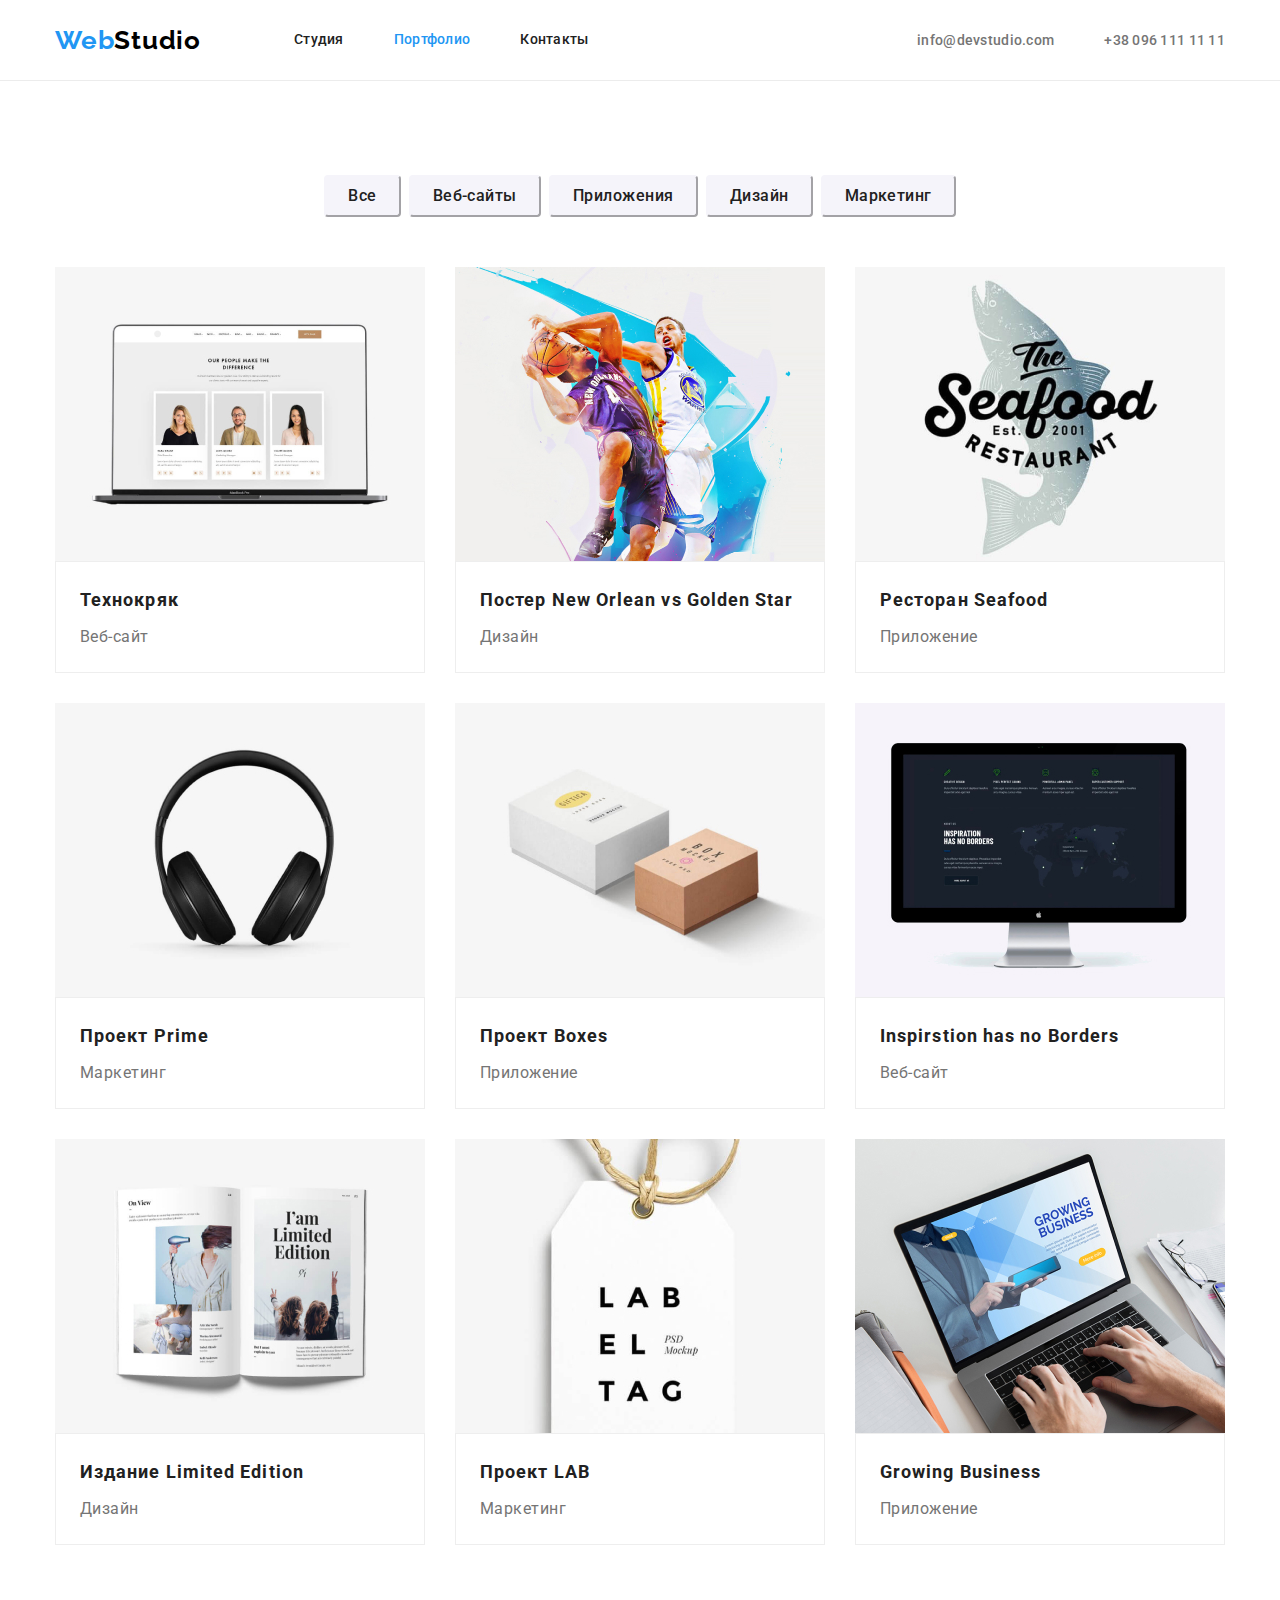
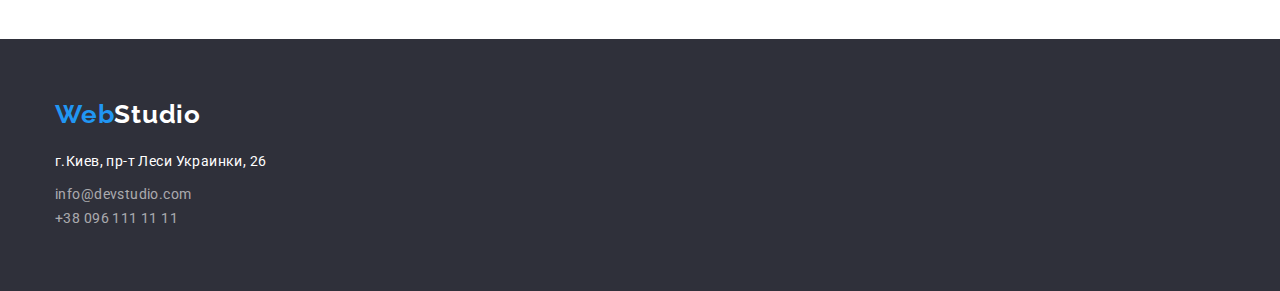
==== portfolio.html @ 693d11c1 "Initial commit" ====
<!DOCTYPE html>
<html lang="en">
  <head>
    <meta charset="UTF-8" />
    <meta http-equiv="X-UA-Compatible" content="IE=edge" />
    <meta name="viewport" content="width=device-width, initial-scale=1.0" />
    <title>Портфолио</title>
    <!-- Шрифти -->
    <link rel="preconnect" href="https://fonts.googleapis.com" />
    <link rel="preconnect" href="https://fonts.gstatic.com" crossorigin />
    <link
      href="https://fonts.googleapis.com/css2?family=Raleway:wght@700&family=Roboto:wght@400;500;700;900&display=swap"
      rel="stylesheet"
    />
    <link
      rel="stylesheet"
      href="https://cdnjs.cloudflare.com/ajax/libs/modern-normalize/1.1.0/modern-normalize.min.css"
    />
    <link rel="stylesheet" href="./css/styles.css" />
  </head>

  <body>
    <!-- HEADER -->

    <header class="page-header">
      <nav class="container main-nav">
        <a href="./index.html" class="link-logo" aria-label="Логотип сайта Web Studio">
          <p class="logo">Web<span class="header-logo">Studio</span></p>
        </a>
        <ul class="site-nav list">
          <li class="item">
            <a href="./index.html" class="link">Студия</a>
          </li>
          <li class="item">
            <a href="./portfolio.html" class="link current">Портфолио</a>
          </li>
          <li class="item">
            <a href="" class="link">Контакты</a>
          </li>
        </ul>
        <ul class="header-group list">
          <li class="item">
            <a href="mailto:info@devstudio.com" class="contact-link">info@devstudio.com</a>
          </li>
          <li class="item">
            <a href="tel+380961111111" class="contact-link">+38 096 111 11 11</a>
          </li>
        </ul>
      </nav>
    </header>

    <!-- PROJECTS -->

    <main>
      <section class="filter">
        <div class="container filter-list">
          <h1 class="section-title" hidden>Портфолио</h1>
          <ul class="list-btn">
            <li class="item">
              <button type="button">Все</button>
            </li>
            <li class="item">
              <button type="button">Веб-сайты</button>
            </li>
            <li class="item">
              <button type="button">Приложения</button>
            </li>
            <li class="item">
              <button type="button">Дизайн</button>
            </li>
            <li class="item">
              <button type="button">Маркетинг</button>
            </li>
          </ul>
          <ul class="proj-list">
            <li class="item">
              <a href="proj-link">
                <img
                  class="card-image"
                  src="./images/all/web-site/techno.jpg"
                  alt="Технокряк"
                  width="370"
                  height="294"
                />
                <div class="border-card">
                  <h2 class="proj-name">Технокряк</h2>
                  <p class="proj-type">Веб-сайт</p>
                </div>
              </a>
            </li>
            <li class="item">
              <a href="proj-link">
                <img
                  class="card-image"
                  src="./images/all/design/poster.jpg"
                  alt="Постер New Orlean vs Golden Star"
                  width="370"
                  height="294"
                />
                <div class="border-card">
                  <h2 class="proj-name">Постер New Orlean vs Golden Star</h2>
                  <p class="proj-type">Дизайн</p>
                </div>
              </a>
            </li>
            <li class="item card">
              <a href="proj-link">
                <img
                  class="card-image"
                  src="./images/all/apps/restor.jpg"
                  alt="Ресторан Seafood"
                  width="370"
                  height="294"
                />
                <div class="border-card">
                  <h2 class="proj-name">Ресторан Seafood</h2>
                  <p class="proj-type">Приложение</p>
                </div>
              </a>
            </li>
            <li class="item card">
              <a href="proj-link">
                <img
                  class="card-image"
                  src="./images/all/marketing/prime.jpg"
                  alt="Проект Prime"
                  width="370"
                  height="294"
                />
                <div class="border-card">
                  <h2 class="proj-name">Проект Prime</h2>
                  <p class="proj-type">Маркетинг</p>
                </div>
              </a>
            </li>
            <li class="item">
              <a href="proj-link">
                <img
                  class="card-image"
                  src="./images/all/apps/boxes.jpg"
                  alt="Проект Boxes"
                  width="370"
                  height="294"
                />
                <div class="border-card">
                  <h2 class="proj-name">Проект Boxes</h2>
                  <p class="proj-type">Приложение</p>
                </div>
              </a>
            </li>
            <li class="item">
              <a href="proj-link">
                <img
                  class="card-image"
                  src="./images/all/web-site/inspir.jpg"
                  alt="Inspirstion has no Borders"
                  width="370"
                  height="294"
                />
                <div class="border-card">
                  <h2 class="proj-name">Inspirstion has no Borders</h2>
                  <p class="proj-type">Веб-сайт</p>
                </div>
              </a>
            </li>
            <li class="item">
              <a href="proj-link">
                <img
                  class="card-image"
                  src="./images/all/design/ltd.jpg"
                  alt="Издание Limited Edition"
                  width="370"
                  height="294"
                />
                <div class="border-card">
                  <h2 class="proj-name">Издание Limited Edition</h2>
                  <p class="proj-type">Дизайн</p>
                </div>
              </a>
            </li>
            <li class="item">
              <a href="proj-link">
                <img
                  class="card-image"
                  src="./images/all/marketing/lab.jpg"
                  alt="Проект LAB"
                  width="370"
                  height="294"
                />
                <div class="border-card">
                  <h2 class="proj-name">Проект LAB</h2>
                  <p class="proj-type">Маркетинг</p>
                </div>
              </a>
            </li>
            <li class="item">
              <a href="proj-link">
                <img
                  class="card-image"
                  src="./images/all/apps/growing.jpg"
                  alt="Growing Business"
                  width="370"
                  height="294"
                />
                <div class="border-card">
                  <h2 class="proj-name">Growing Business</h2>
                  <p class="proj-type">Приложение</p>
                </div>
              </a>
            </li>
          </ul>
        </div>
      </section>
    </main>

    <!-- FOOTER -->

    <footer class="footer no-padding">
      <div class="container footer-main">
        <a href="./index.html" class="link-logo" aria-label="Логотип сайта Web Studio">
          <p class="logo">Web<span class="footer-logo">Studio</span></p>
        </a>
        <address class="footer-group">
          <p class="contact">г.Киев, пр-т Леси Украинки, 26</p>
          <ul class="cont-list list">
            <li class="item">
              <a href="mailto:info@devstudio.com" class="contact-link">info@devstudio.com</a>
            </li>
            <li class="item">
              <a href="tel+380961111111" class="contact-link">+38 096 111 11 11</a>
            </li>
          </ul>
        </address>
      </div>
    </footer>
  </body>
</html>
---- css/styles.css ----
:root {
    --maim-font: 'Roboto', sans-serif;
    --secondary-font: 'Raleway', sans-serif;

    /*text color*/
    --main-txt-cl: #000000;
    --secondary-txt-cl: #757575;
    --accent-cl: #2196F3;
    --accent-btn-cl: #188CE8;
    --nav-cl: #212121;
    --hero-txt-cl: #ffffff;

    /* letter spacing */
    --ls-primary: 0.03em;
    --ls-second: 0.02em;
    --ls-thirt: 0.06em;

    /* background color */
    --main-bg-cl: #E5E5E5;
    --secondary-bg-cl: #F5F4FA;
    --dark-bg-cl: #2F303A;

}

/* Body */

html {
    box-sizing: border-box;
}

*,
*::before,
*::after {
    box-sizing: inherit;
}

body {
    margin: 0;
    font-family: var(--maim-font);
    background-color: var(--hero-txt-cl);
    color: var(--main-txt-cl);    
}

h1,
h2,
h3,
p {
    margin-top: 0;
    margin-bottom: 0;
}

.container {
    
    width: 1200px;
    padding: 0 15px;
    margin: 0 auto;
    /* outline: 2px solid turquoise; */
}

.list, .proj-list {
    padding: 0;
    margin: 0;
    list-style: none;
}

/* Header */

.page-header {
    border-bottom: 1px solid #ECECEC
}

.header-group,
.site-nav {
    display: flex;
}

.header-group {
    padding: 0;
    margin-left: auto;
}

.main-nav {
    display: flex;
    align-items: center; 
}

.site-nav {
    margin-left: 93px;
}


.site-nav .item + .item {
    margin-left: 50px;
}

.logo {
    margin: 0;
    padding: 0;
    /* outline: 2px solid tomato; */
}

.link-logo {
    text-decoration: none;
    font-family: var(--secondary-font);
    font-weight: 700;
    font-size: 26px;
    line-height: 1.19;
    letter-spacing: var(--ls-primary);
    color: var(--accent-cl);
}

.header-logo {
    color: var(--main-txt-cl); 
}

.site-nav .link {
    display: block;
    padding-top: 32px;
    padding-bottom: 32px;

    font-weight: 500;
    font-size: 14px;
    line-height: 1.14;
    letter-spacing: var(--ls-second);
    text-decoration: none;
    
    color: var(--nav-cl);
}

.site-nav .link:hover,
.site-nav .link:focus {
    color: var(--accent-cl);
}

.site-nav .link:active {
    color: var(--accent-cl);
    filter: drop-shadow(0px 4px 4px rgba(0, 0, 0, 0.25));
}

.link.current {
    font-weight: 500;
    font-size: 14px;
    line-height: 1.14;
    letter-spacing: var(--ls-second);

    color: var(--accent-cl);
}

/* Header Group */
.header-group .item + .item {
    margin-left: 50px;
}

.header-group .contact-link {
    font-weight: 500;
    font-size: 14px;
    line-height: 1.14;
    letter-spacing: var(--ls-second);

    color: var(--secondary-txt-cl);
    text-decoration: none;
}

.header-group .contact-link:hover,
.header-group .contact-link:focus {
    color: var(--accent-cl);
}

/* Hero */

.hero {
    padding-top: 200px;
    padding-bottom: 200px;
         
    text-align: center;
    background-color: var(--dark-bg-cl);
}

/* .container.main-hero {
    padding-top: 200px;
} */

.hero-title {
    margin-top: 0px;
    margin-bottom: 30px;

    font-weight: 900;
    font-size: 44px;
    line-height: 1.36;
    letter-spacing: var(--ls-thirt);
    text-transform: uppercase;
    
    color: var(--hero-txt-cl);
    background-color: var(--dark-bg-cl);
}

.btn {
    padding: 10px 32px;
    /* margin-bottom: 200px; */

    display: inline-block;
    font-family: inherit;
    font-weight: 700;
    font-size: 16px;
    line-height: 1.88;
    text-align: center;
    text-decoration: none;
    letter-spacing: var(--ls-thirt);

    background-color: var(--accent-cl);
    color: var(--hero-txt-cl);
    box-shadow: 0px 4px 4px rgba(0, 0, 0, 0.15);
    border-radius: 4px;
    cursor: pointer;
}

.btn:hover,
.btn:focus {
    background: var(--accent-btn-cl);
}

/* Особенности About */

.section.no-padding {
    padding-top: 0;
    padding-bottom: 0;
}

.about .list {
    display: flex;
}

.about {
    padding-top: 94px;
    padding-bottom: 94px;
}

.section-title {
    margin-top: 0;

    font-weight: 700;
    font-size: 36px;
    line-height: 1.17;
    text-align: center;
    letter-spacing: var(--ls-primary);

    color: var(--nav-cl);
}



/* .about-list {
    padding-top: 94px;
    padding-bottom: 94px;
} */

.about-list .item {
    width: 270px;
}

.about-list .item + .item {
    margin-left: 30px;
}

.about-txt {
    margin-top: 0;
    margin-bottom: 10px;
}


.list .about-txt {
    font-weight: 700;
    font-size: 14px;
    line-height: 1.14;
    letter-spacing: var(--ls-primary);
    text-transform: uppercase;
    
    color: var(--nav-cl);
}

.list .section-txt {
    margin-top: 0;
    margin-bottom: 0;

    font-size: 14px;
    line-height: 1.71;
    letter-spacing: var(--ls-primary);

    color: var(--secondary-txt-cl);
}

/* Work */

.work {
    padding-bottom: 94px;
}

.work .list {
    display: flex;
}

/* .work-list .item {
    padding-bottom: 94px;
} */

.work-list .item + .item {
    margin-left: 30px;
}

.work .section-title {
    padding-top: 0;
    padding-bottom: 0;
    margin-top: 0;
    margin-bottom: 50px;
}

/* TEAM */

.team {
    padding-top: 94px;
    padding-bottom: 94px;

}

.card-set {
    display: flex;
    margin-left: 0px;
    margin-top: 0;
    margin-bottom: 0;
    padding: 0;
}

.team-card {
    margin-left: 0;
    margin-right: 30px;

    border-radius: 0px 0px 4px 4px;
}

.team-card:last-child {
    margin-right: 0;
}

.team .section-title {
    padding-bottom: 0;
    margin-top: 0;
    margin-bottom: 50px;
}

.team {
    justify-content: center;

    background-color: var(--secondary-bg-cl);
}

.team-card {
    width: 270px;
    height: 368px;

    background-color: var(--hero-txt-cl);
}

.member-title {
    margin-top: 30px;

    font-weight: 500;
    font-size: 16px;
    line-height: 1.19;
    text-align: center;
    letter-spacing: var(--ls-primary);
    
    color: var(--nav-cl);
}

.member-position {
    margin-top: 10px;
    
    font-size: 16px;
    line-height: 1.19;
    text-align: center;
    letter-spacing: var(--ls-primary);
    
    color: var(--secondary-txt-cl);
}

/* ПОРТФОЛИО */

.filter {
    padding-top: 94px;
    padding-bottom: 94px;
}

.list-btn {
    display: flex;
    justify-content: center;
    margin-top: 0;
    margin-bottom: 50px;
    padding-left: 0;
}

.list-btn .item + .item {
    margin-left: 8px;
}

.list-btn, .proj-list a {
    list-style: none;
    text-decoration: none;
}

.list-btn button {
    padding: 6px 22px;
    

    font-family: inherit;
    font-weight: 500;
    font-size: 16px;
    line-height: 1.62;
    text-align: center;
    letter-spacing: var(--ls-primary);

    color: var(--nav-cl);
    background-color: var(--secondary-bg-cl);
    border-radius: 4px;
    border-color: var(--secondary-bg-cl);
    cursor: pointer;
}

.list-btn button:hover,
.list-btn button:focus {
    color: var(--hero-txt-cl);
    background-color: var(--accent-cl);
}

.proj-list {
    display: flex;
    flex-wrap: wrap;
}

.proj-list .item {
    width: 370px;
    margin-right: 30px;
    margin-bottom: 30px;
}

.proj-list .item:nth-child(3n) {
    margin-right: 0;
}

.proj-list .item:nth-last-child(-n+3) {
    margin-bottom: 0px;
}

.proj-name {
    font-weight: 700;
    font-size: 18px;
    line-height: 2;
    letter-spacing: var(--ls-thirt);
    margin-bottom: 4px;

    color: var(--nav-cl);
}

.proj-type {
    font-weight: 400;
    font-size: 16px;
    line-height: 1.88;
    letter-spacing: var(--ls-primary);

    color: var(--secondary-txt-cl);
}

.card-image {
    display: block;
}

.border-card {
    border: 1px solid #EEEEEE;
    padding: 20px 24px;
}

/* Footer */

.footer {
    padding-top: 60px;
    padding-bottom: 60px;
    background-color: var(--dark-bg-cl);
}

.cont-list .item {
    padding-top: 0;
    padding-bottom: 0;
}

.contact {
    margin-bottom: 9px;
}

.footer-main {
    display: block;
}

.footer-main .logo {
    margin-bottom: 20px;
}
.footer-logo {
    color: var(--hero-txt-cl);
}

.footer-group {
    display: block;
    /* padding-bottom: 60px; */
    width: 231px;
}

.cont-list {
    display: block;
}

/* .cont-list .contact-link {
    margin-bottom: 9px;
} */

.footer-group .contact-link {
    margin-bottom: 9px;
    font-style: normal;
    font-size: 14px;
    line-height: 1.71;
    letter-spacing: var(--ls-primary);

    color: rgba(255, 255, 255, 0.6);
    text-decoration: none;
}

.footer-group .contact-link:hover,
.footer-group .contact-link:focus {
    color: var(--accent-cl);
}

.contact {
    font-family: inherit;
    font-style: normal;
    font-size: 14px;
    line-height: 1.71;
    letter-spacing: var(--ls-primary);
    color: var(--hero-txt-cl);
}
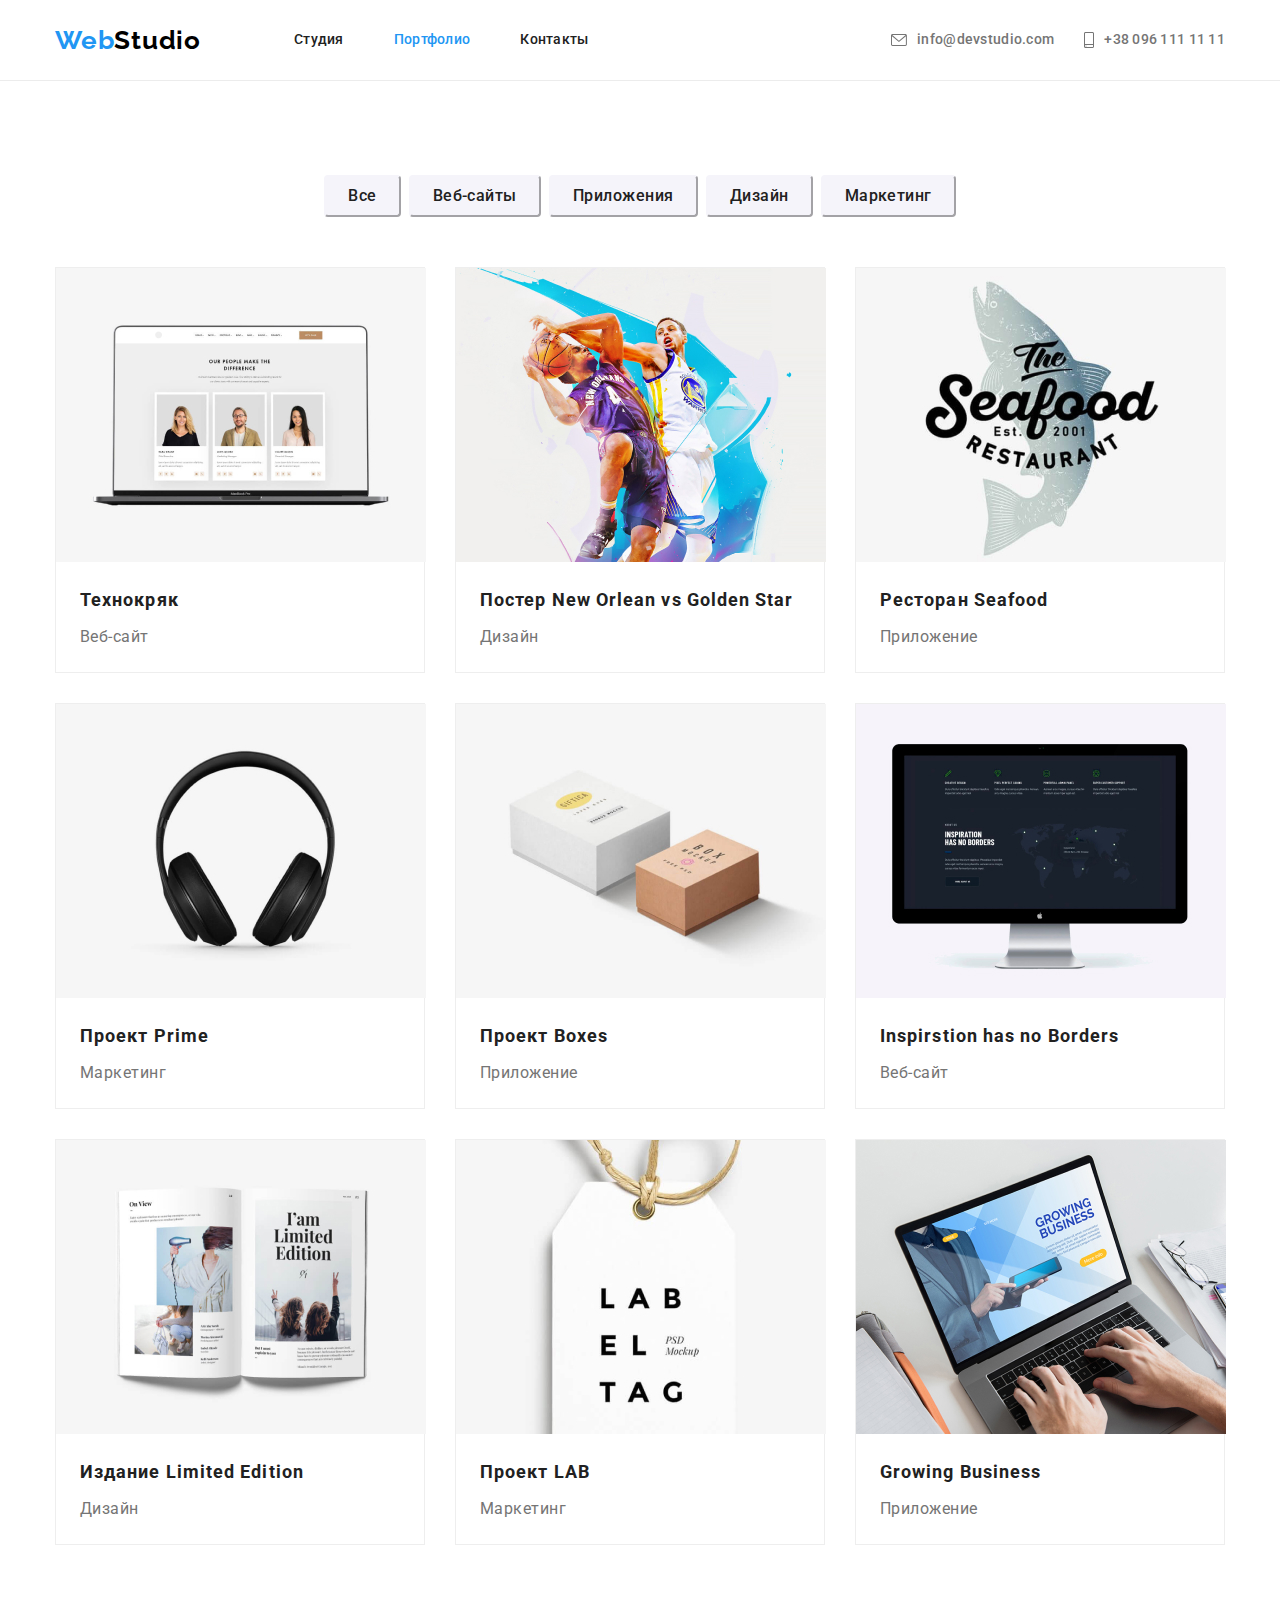
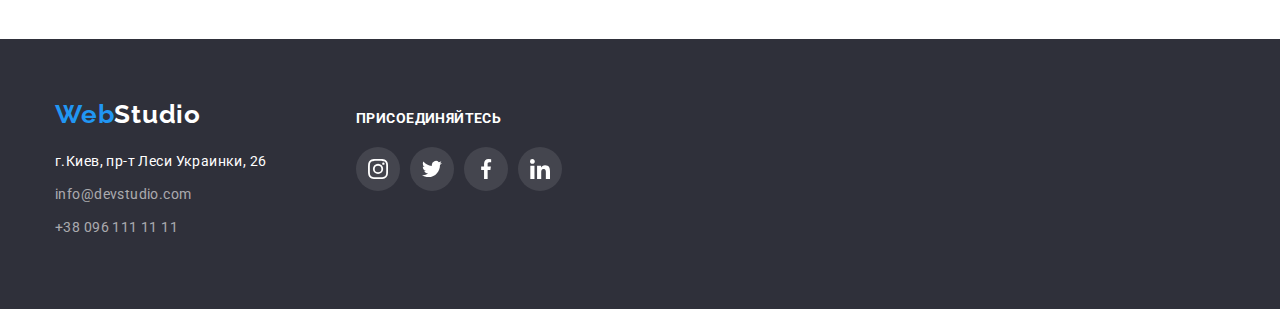
==== commit 7b70ca51: "HW4" ====
--- a/portfolio.html
+++ b/portfolio.html
@@ -39,11 +39,21 @@
           </li>
         </ul>
         <ul class="header-group list">
-          <li class="item">
-            <a href="mailto:info@devstudio.com" class="contact-link">info@devstudio.com</a>
-          </li>
-          <li class="item">
-            <a href="tel+380961111111" class="contact-link">+38 096 111 11 11</a>
+          <li class="header-item item">
+            <a href="mailto:info@devstudio.com" class="contact-link">
+              <svg class="icon-header" width="16" height="12">
+                <use href="./images/icons.svg#envelope"></use>
+              </svg>
+              info@devstudio.com</a
+            >
+          </li>
+          <li class="header-item item">
+            <a href="tel+380961111111" class="contact-link">
+              <svg class="icon-header" width="10" height="16">
+                <use href="./images/icons.svg#smartphone"></use>
+              </svg>
+              +38 096 111 11 11</a
+            >
           </li>
         </ul>
       </nav>
@@ -73,7 +83,7 @@
             </li>
           </ul>
           <ul class="proj-list">
-            <li class="item">
+            <li class="item card">
               <a href="proj-link">
                 <img
                   class="card-image"
@@ -88,7 +98,7 @@
                 </div>
               </a>
             </li>
-            <li class="item">
+            <li class="item card">
               <a href="proj-link">
                 <img
                   class="card-image"
@@ -133,7 +143,7 @@
                 </div>
               </a>
             </li>
-            <li class="item">
+            <li class="item card">
               <a href="proj-link">
                 <img
                   class="card-image"
@@ -148,7 +158,7 @@
                 </div>
               </a>
             </li>
-            <li class="item">
+            <li class="item card">
               <a href="proj-link">
                 <img
                   class="card-image"
@@ -163,7 +173,7 @@
                 </div>
               </a>
             </li>
-            <li class="item">
+            <li class="item card">
               <a href="proj-link">
                 <img
                   class="card-image"
@@ -178,7 +188,7 @@
                 </div>
               </a>
             </li>
-            <li class="item">
+            <li class="item card">
               <a href="proj-link">
                 <img
                   class="card-image"
@@ -193,7 +203,7 @@
                 </div>
               </a>
             </li>
-            <li class="item">
+            <li class="item card">
               <a href="proj-link">
                 <img
                   class="card-image"
@@ -216,21 +226,80 @@
     <!-- FOOTER -->
 
     <footer class="footer no-padding">
-      <div class="container footer-main">
-        <a href="./index.html" class="link-logo" aria-label="Логотип сайта Web Studio">
-          <p class="logo">Web<span class="footer-logo">Studio</span></p>
-        </a>
-        <address class="footer-group">
-          <p class="contact">г.Киев, пр-т Леси Украинки, 26</p>
-          <ul class="cont-list list">
-            <li class="item">
-              <a href="mailto:info@devstudio.com" class="contact-link">info@devstudio.com</a>
-            </li>
-            <li class="item">
-              <a href="tel+380961111111" class="contact-link">+38 096 111 11 11</a>
+      <div class="container">
+        <div class="footer-main">
+          <a href="./index.html" class="link-logo" aria-label="Логотип сайта Web Studio">
+            <p class="logo">Web<span class="footer-logo">Studio</span></p>
+          </a>
+          <address class="footer-group">
+            <p class="contact">г.Киев, пр-т Леси Украинки, 26</p>
+            <ul class="cont-list list">
+              <li class="item">
+                <a href="mailto:info@devstudio.com" class="contact-link">info@devstudio.com</a>
+              </li>
+              <li class="item">
+                <a href="tel+380961111111" class="contact-link">+38 096 111 11 11</a>
+              </li>
+            </ul>
+          </address>
+        </div>
+        <div class="join-group">
+          <h3 class="join-title">Присоединяйтесь</h3>
+          <ul class="social list">
+            <li class="socials-item">
+              <a
+                class="social-link link footer-link"
+                href=""
+                target="_blank"
+                rel="noopener noreferrer"
+                aria-label="иконка Instagram"
+              >
+                <svg class="socials-icon" width="20" height="20">
+                  <use href="./images/icons.svg#instagram"></use>
+                </svg>
+              </a>
+            </li>
+            <li class="socials-item">
+              <a
+                class="social-link link footer-link"
+                href=""
+                target="_blank"
+                rel="noopener noreferrer"
+                aria-label="иконка Twitter"
+              >
+                <svg class="socials-icon" width="20" height="20">
+                  <use href="./images/icons.svg#twitter"></use>
+                </svg>
+              </a>
+            </li>
+            <li class="socials-item">
+              <a
+                class="social-link link footer-link"
+                href=""
+                target="_blank"
+                rel="noopener noreferrer"
+                aria-label="иконка Facebook"
+              >
+                <svg class="socials-icon" width="20" height="20">
+                  <use href="./images/icons.svg#facebook"></use>
+                </svg>
+              </a>
+            </li>
+            <li class="socials-item">
+              <a
+                class="social-link link footer-link"
+                href=""
+                target="_blank"
+                rel="noopener noreferrer"
+                aria-label="иконка Linkedin"
+              >
+                <svg class="socials-icon" width="20" height="20">
+                  <use href="./images/icons.svg#linkedin"></use>
+                </svg>
+              </a>
             </li>
           </ul>
-        </address>
+        </div>
       </div>
     </footer>
   </body>
--- a/css/styles.css
+++ b/css/styles.css
@@ -77,6 +77,12 @@
 .header-group {
     padding: 0;
     margin-left: auto;
+    align-items: center;
+}
+
+.icon-header {
+    fill: currentColor;
+    margin-right: 10px;
 }
 
 .main-nav {
@@ -148,32 +154,79 @@
 
 /* Header Group */
 .header-group .item + .item {
-    margin-left: 50px;
-}
+    margin-left: 30px;
+}
+
+.header-group {
+    display: flex;
+    align-items: center;
+}
+
+/* .header-item {
+    align-items: center;
+} */
 
 .header-group .contact-link {
     font-weight: 500;
     font-size: 14px;
     line-height: 1.14;
     letter-spacing: var(--ls-second);
+    
 
     color: var(--secondary-txt-cl);
     text-decoration: none;
 }
+
+
 
 .header-group .contact-link:hover,
 .header-group .contact-link:focus {
     color: var(--accent-cl);
 }
 
+.contact-link {
+    display: flex;
+    align-items: center;
+}
+
+/* .header-group .contact-link::before {
+    content: "";
+    width: 20px;
+    height: 20px;
+    margin-right: 10px; */
+    /* background-color: red; */
+    /* background-image: url(../images/Logo/WebStudio.png);
+    background-size: contain; */
+    /* outline: 1px solid plum;
+}
+
+.header-group .contact-link::before:hover,
+.header-group .contact-link::before:focus {
+    color: var(--accent-cl);
+} */
+
+
+
 /* Hero */
 
 .hero {
     padding-top: 200px;
     padding-bottom: 200px;
+    
          
     text-align: center;
     background-color: var(--dark-bg-cl);
+    background-image: linear-gradient(
+        to right, rgba(47, 48, 58, 0.4), rgba(47, 48, 58, 0.4)),
+        url(../images/background/Img-rep.jpg);
+    background-repeat: no-repeat;
+    background-position: center;
+    background-size: cover;
+    margin-left: auto;
+    margin-right: auto;
+    height: 600px;
+    max-width: 1600px;
+    
 }
 
 /* .container.main-hero {
@@ -191,7 +244,7 @@
     text-transform: uppercase;
     
     color: var(--hero-txt-cl);
-    background-color: var(--dark-bg-cl);
+    /* background-color: var(--dark-bg-cl); */
 }
 
 .btn {
@@ -231,6 +284,7 @@
 }
 
 .about {
+    display: flex;
     padding-top: 94px;
     padding-bottom: 94px;
 }
@@ -262,6 +316,65 @@
     margin-left: 30px;
 }
 
+.about-list .item {
+    display: block;
+    content: "";
+    
+    height: 120px;
+        
+    background-size: contain;
+    background-repeat: no-repeat;
+    background-position: center;
+    background-color: #F5F4FA;
+    margin-bottom: 30px;
+}
+
+.icon-border {
+    display: flex;
+    align-items: center;
+    justify-content: center;
+    margin-bottom: 30px;
+    /* background-color: #ffffff; */
+    /* color: #afb1b8; */
+    width: 270px;
+    height: 120px;
+    background: #F5F4FA;
+    border-radius: 4px;
+    /* border-radius: 4px;
+    border: 1px solid rgba(175, 177, 184, 1) */
+
+
+}
+
+/* .icon-border:hover,
+.icon-border:focus {
+    border-color: var(--accent-cl);
+    
+} */
+
+.about-icon {
+    display: flex;
+    align-items: center;
+    color: #188CE8;
+
+}
+
+/* .icon-antenna::before {
+    background-image: url(../images/icons/antenna\ 1.svg);
+}
+
+.icon-clock::before {
+    background-image: url(../images/icons/clock\ 1.svg);
+}
+
+.icon-diagramma::before {
+    background-image: url(../images/icons/diagram\ 1.svg);
+}
+
+.icon-astronaut::before {
+    background-image: url(../images/icons/astronaut\ 1.svg);
+} */
+
 .about-txt {
     margin-top: 0;
     margin-bottom: 10px;
@@ -292,6 +405,7 @@
 /* Work */
 
 .work {
+    padding-top: 94px;
     padding-bottom: 94px;
 }
 
@@ -330,11 +444,15 @@
     padding: 0;
 }
 
+.member-group {
+    padding-top: 30px;
+    padding-bottom: 30px;
+    /* box-shadow: 0px 1px 3px rgba(0, 0, 0, 0.12), 0px 1px 1px rgba(0, 0, 0, 0.14), 0px 2px 1px rgba(0, 0, 0, 0.2);
+    border-radius: 0px 0px 4px 4px; */
+}
+
 .team-card {
-    margin-left: 0;
     margin-right: 30px;
-
-    border-radius: 0px 0px 4px 4px;
 }
 
 .team-card:last-child {
@@ -355,13 +473,18 @@
 
 .team-card {
     width: 270px;
-    height: 368px;
+    /* height: 368px; */
 
     background-color: var(--hero-txt-cl);
+
+    box-shadow: 0px 1px 3px rgba(0, 0, 0, 0.12),
+                0px 1px 1px rgba(0, 0, 0, 0.14),
+                0px 2px 1px rgba(0, 0, 0, 0.2);
+    border-radius: 0px 0px 4px 4px;
 }
 
 .member-title {
-    margin-top: 30px;
+    margin-bottom: 10px;
 
     font-weight: 500;
     font-size: 16px;
@@ -373,7 +496,7 @@
 }
 
 .member-position {
-    margin-top: 10px;
+    margin-bottom: 16px;
     
     font-size: 16px;
     line-height: 1.19;
@@ -381,6 +504,91 @@
     letter-spacing: var(--ls-primary);
     
     color: var(--secondary-txt-cl);
+}
+
+.social {
+    display: flex;
+    justify-content: center;
+    align-items: center;
+}
+
+.social-link {
+    display: flex;
+    align-items: center;
+    justify-content: center;
+    width: 44px;
+    height: 44px;
+    background-color: #ffffff;
+    color: #afb1b8;
+
+    border-radius: 50%;
+}
+
+.social-link:hover,
+.social-link:focus {
+    background-color: var(--accent-cl);
+    color: var(--hero-txt-cl);
+}
+
+.socials-item:not(:last-child) {
+    margin-right: 10px;
+}
+
+.socials-icon {
+    fill: currentColor;
+}
+
+/* .socials-icon {
+    fill: #afb1b8;
+}
+
+.social-link:hover .socials-icon,
+.social-link:focus .socials-icon {
+    fill: #ffffff;
+} */
+
+/* Clients */
+
+.clients {
+    padding-top: 94px;
+    padding-bottom: 94px;
+
+}
+
+.clients .section-title {
+    margin-bottom: 50px;
+}
+
+.client-list {
+    display: flex;
+    align-items: center;
+    justify-content: center;
+}
+
+.client-item {
+    display: flex;
+    align-items: center;
+    justify-content: center;
+    width: 170px;
+    height: 92px;
+    color: #AFB1B8;
+    border: 1px solid #AFB1B8;
+    border-radius: 4px;
+}
+
+.client-item:hover,
+.client-item:focus {
+    /* background-color: var(--accent-cl); */
+    color: var(--accent-cl);
+    border-color: var(--accent-cl);
+}
+
+.client-item:not(:last-child) {
+    margin-right: 30px;
+}
+
+.client-icon {
+    fill: currentColor;
 }
 
 /* ПОРТФОЛИО */
@@ -429,6 +637,10 @@
 .list-btn button:focus {
     color: var(--hero-txt-cl);
     background-color: var(--accent-cl);
+
+    box-shadow: 0px 3px 1px rgba(0, 0, 0, 0.1),
+                0px 1px 2px rgba(0, 0, 0, 0.08),
+                0px 2px 2px rgba(0, 0, 0, 0.12);
 }
 
 .proj-list {
@@ -440,6 +652,18 @@
     width: 370px;
     margin-right: 30px;
     margin-bottom: 30px;
+    
+}
+
+.card {
+    border: 1px solid #EEEEEE;
+}
+
+.card:hover,
+.card:focus {
+    box-shadow: 0px 1px 1px rgba(0, 0, 0, 0.12),
+                0px 4px 4px rgba(0, 0, 0, 0.06),
+                1px 4px 6px rgba(0, 0, 0, 0.16);
 }
 
 .proj-list .item:nth-child(3n) {
@@ -474,18 +698,24 @@
 }
 
 .border-card {
-    border: 1px solid #EEEEEE;
+    
     padding: 20px 24px;
 }
 
 /* Footer */
 
 .footer {
+    display: flex;
     padding-top: 60px;
     padding-bottom: 60px;
     background-color: var(--dark-bg-cl);
 }
 
+.footer .container {
+    display: flex;
+    align-items: baseline;
+}
+
 .cont-list .item {
     padding-top: 0;
     padding-bottom: 0;
@@ -497,6 +727,7 @@
 
 .footer-main {
     display: block;
+    margin-right: 70px;
 }
 
 .footer-main .logo {
@@ -516,12 +747,9 @@
     display: block;
 }
 
-/* .cont-list .contact-link {
-    margin-bottom: 9px;
-} */
-
 .footer-group .contact-link {
     margin-bottom: 9px;
+    margin-right: 70px;
     font-style: normal;
     font-size: 14px;
     line-height: 1.71;
@@ -545,3 +773,33 @@
     color: var(--hero-txt-cl);
 }
 
+.join-group {  
+    width: 206px;
+    height: 80px;
+    /* outline: 2px solid plum; */
+}
+
+.join-title {
+    margin-bottom: 20px;
+    font-family: 'Roboto';
+    font-style: normal;
+    font-weight: 700;
+    font-size: 14px;
+    line-height: 1.14;
+    letter-spacing: 0.03em;
+    text-transform: uppercase;
+    
+    color: #FFFFFF;
+}
+
+.footer-link {
+    background-color: rgba(255, 255, 255, 0.1);;
+    color: #ffffff;
+}
+
+.social-link:hover,
+.footer-link:focus {
+    background-color: var(--accent-cl);
+    color: var(--hero-txt-cl);
+}
+
